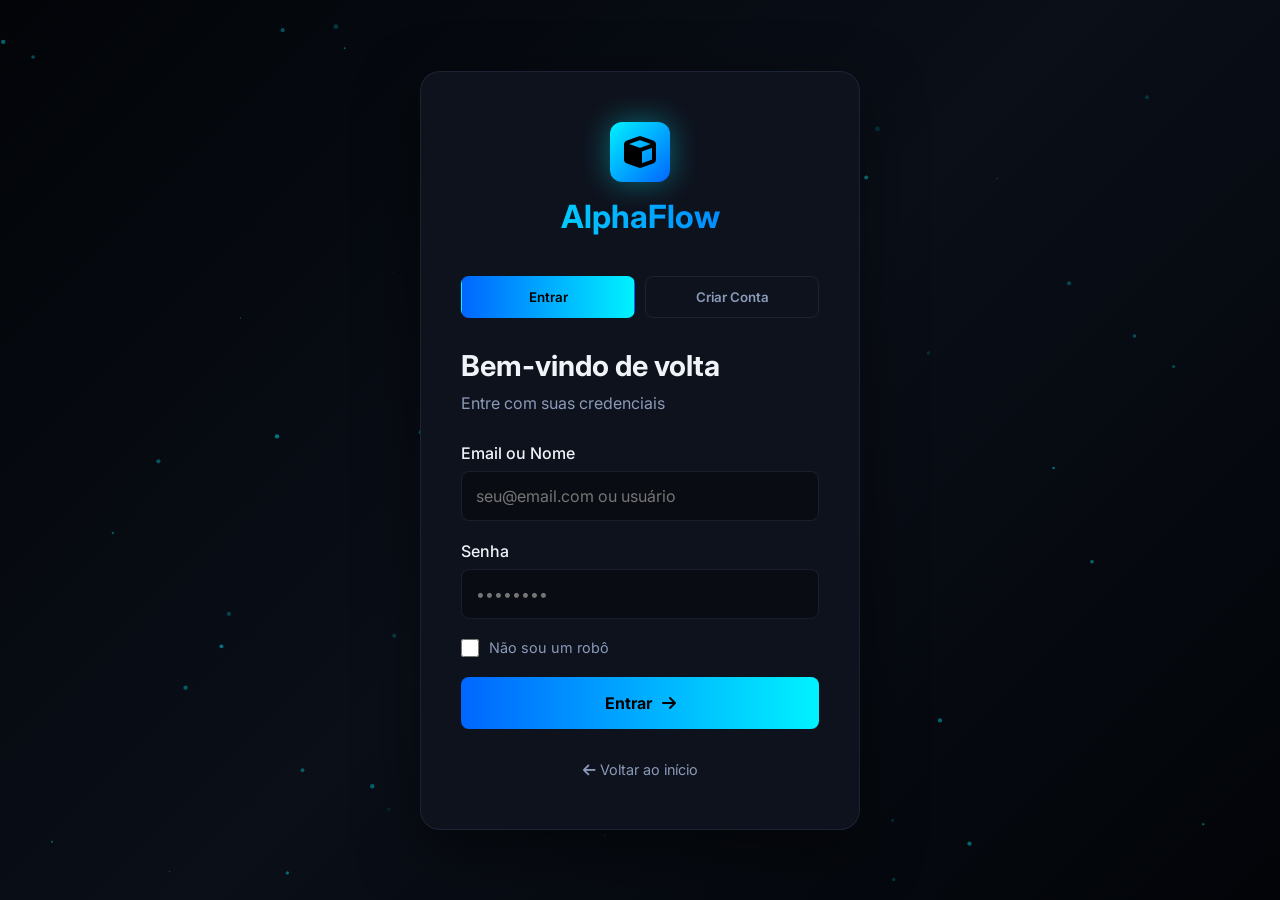
==== auth.html @ 2ad15ed1 "Initialized repository for chat Projeto 001 Co-authored-by: null <227996998+pedroday813-create@users" ====
<!DOCTYPE html>
<html lang="pt-br">
<head>
    <meta charset="UTF-8">
    <meta name="viewport" content="width=device-width, initial-scale=1.0">
    <title>Autenticação | AlphaFlow</title>
    <link rel="stylesheet" href="styles/auth.css">
    <link href="https://cdnjs.cloudflare.com/ajax/libs/font-awesome/6.4.0/css/all.min.css" rel="stylesheet">
    <link href="https://fonts.googleapis.com/css2?family=Inter:wght@300;400;500;600;700&display=swap" rel="stylesheet">
</head>
<body>
    <canvas id="particles-canvas"></canvas>
    
    <div class="auth-container">
        <div class="auth-box">
            <div class="logo-section">
                <div class="logo-icon"><i class="fas fa-cube"></i></div>
                <h1>AlphaFlow</h1>
            </div>
            
            <div class="tabs">
                <button class="tab-btn active" onclick="AuthPage.switchTab('login')">Entrar</button>
                <button class="tab-btn" onclick="AuthPage.switchTab('signup')">Criar Conta</button>
            </div>

            <form id="login-form" class="auth-form active">
                <h2>Bem-vindo de volta</h2>
                <p class="form-subtitle">Entre com suas credenciais</p>
                
                <div class="input-group">
                    <label>Email ou Nome</label>
                    <input type="text" id="login-identifier" placeholder="seu@email.com ou usuário" required>
                </div>
                
                <div class="input-group">
                    <label>Senha</label>
                    <input type="password" id="login-password" placeholder="••••••••" required>
                </div>
                
                <div class="form-check">
                    <input type="checkbox" id="human-check" required>
                    <label for="human-check">Não sou um robô</label>
                </div>
                
                <button type="submit" class="btn-primary">Entrar <i class="fas fa-arrow-right"></i></button>
            </form>

            <form id="signup-form" class="auth-form">
                <h2>Crie sua conta</h2>
                <p class="form-subtitle">Comece sua jornada hoje</p>
                
                <div class="input-group">
                    <label>Nome Completo</label>
                    <input type="text" id="signup-name" placeholder="João Silva" required>
                    <small>Apenas letras e espaços</small>
                </div>
                
                <div class="input-group">
                    <label>Email</label>
                    <input type="email" id="signup-email" placeholder="seu@email.com" required>
                    <small>Use @gmail, @hotmail, @outlook ou @yahoo</small>
                </div>
                
                <div class="input-group">
                    <label>Senha</label>
                    <input type="password" id="signup-password" placeholder="••••••••" required>
                    <small>Mínimo 6 caracteres</small>
                </div>
                
                <div class="input-group">
                    <label>Confirmar Senha</label>
                    <input type="password" id="signup-password-confirm" placeholder="••••••••" required>
                </div>
                
                <div class="form-check">
                    <input type="checkbox" id="notifications-opt" checked>
                    <label for="notifications-opt">Desejo receber notificações e atualizações</label>
                </div>
                
                <div class="form-check">
                    <input type="checkbox" id="terms-check" required>
                    <label for="terms-check">Aceito os <a href="legal.html#termos">Termos de Uso</a></label>
                </div>
                
                <button type="submit" class="btn-primary">Criar Conta <i class="fas fa-arrow-right"></i></button>
            </form>
            
            <div class="auth-footer">
                <a href="landing.html" class="back-link"><i class="fas fa-arrow-left"></i> Voltar ao início</a>
            </div>
        </div>
    </div>

    <div id="toast-container"></div>

    <script src="db/alphaDB.js"></script>
    <script src="security/inputValidator.js"></script>
    <script src="security/authManager.js"></script>
    <script src="scripts/auth.js"></script>
</body>
</html>
---- styles/auth.css ----
:root {
  --primary: #00f2ff;
  --secondary: #0066ff;
  --dark: #020408;
  --panel: rgba(15, 20, 30, 0.95);
  --card: rgba(255, 255, 255, 0.05);
  --border: rgba(60, 75, 100, 0.3);
  --text: #f0f4f8;
  --text-muted: #8a9ab8;
  --error: #ff0055;
  --success: #00e396;
}

* {
  margin: 0;
  padding: 0;
  box-sizing: border-box;
  font-family: "Inter", sans-serif;
}

body {
  background: var(--dark);
  color: var(--text);
  min-height: 100vh;
  display: flex;
  justify-content: center;
  align-items: center;
  overflow: hidden;
}

#particles-canvas {
  position: fixed;
  top: 0;
  left: 0;
  width: 100%;
  height: 100%;
  z-index: -1;
  background: linear-gradient(135deg, #020408 0%, #0a0f18 50%, #020408 100%);
}

.auth-container {
  width: 100%;
  max-width: 480px;
  padding: 20px;
}

.auth-box {
  background: var(--panel);
  border: 1px solid var(--border);
  border-radius: 20px;
  padding: 50px 40px;
  backdrop-filter: blur(20px);
  box-shadow: 0 20px 60px rgba(0, 0, 0, 0.5);
}

.logo-section {
  text-align: center;
  margin-bottom: 40px;
}

.logo-icon {
  width: 60px;
  height: 60px;
  background: linear-gradient(135deg, var(--primary), var(--secondary));
  border-radius: 12px;
  display: inline-grid;
  place-items: center;
  color: #000;
  font-size: 2rem;
  margin-bottom: 15px;
  box-shadow: 0 0 30px rgba(0, 242, 255, 0.4);
}

.logo-section h1 {
  font-size: 2rem;
  background: linear-gradient(90deg, var(--primary), var(--secondary));
  -webkit-background-clip: text;
  -webkit-text-fill-color: transparent;
}

.tabs {
  display: flex;
  gap: 10px;
  margin-bottom: 30px;
}

.tab-btn {
  flex: 1;
  padding: 12px;
  background: transparent;
  border: 1px solid var(--border);
  border-radius: 8px;
  color: var(--text-muted);
  font-weight: 600;
  cursor: pointer;
  transition: 0.3s;
}

.tab-btn:hover {
  border-color: var(--primary);
  color: var(--primary);
}

.tab-btn.active {
  background: linear-gradient(90deg, var(--secondary), var(--primary));
  color: #000;
  border-color: transparent;
}

.auth-form {
  display: none;
}

.auth-form.active {
  display: block;
  animation: fadeIn 0.3s ease-out;
}

@keyframes fadeIn {
  from {
    opacity: 0;
    transform: translateY(10px);
  }
  to {
    opacity: 1;
    transform: translateY(0);
  }
}

.auth-form h2 {
  font-size: 1.8rem;
  margin-bottom: 10px;
}

.form-subtitle {
  color: var(--text-muted);
  margin-bottom: 30px;
}

.input-group {
  margin-bottom: 20px;
}

.input-group label {
  display: block;
  margin-bottom: 8px;
  font-weight: 500;
  color: var(--text);
}

.input-group input {
  width: 100%;
  padding: 14px;
  background: rgba(0, 0, 0, 0.3);
  border: 1px solid var(--border);
  border-radius: 8px;
  color: var(--text);
  font-size: 1rem;
  transition: 0.3s;
}

.input-group input:focus {
  outline: none;
  border-color: var(--primary);
  box-shadow: 0 0 15px rgba(0, 242, 255, 0.2);
}

.input-group small {
  display: block;
  margin-top: 5px;
  color: var(--text-muted);
  font-size: 0.85rem;
}

.form-check {
  display: flex;
  align-items: center;
  gap: 10px;
  margin-bottom: 20px;
}

.form-check input[type="checkbox"] {
  width: 18px;
  height: 18px;
  cursor: pointer;
}

.form-check label {
  color: var(--text-muted);
  font-size: 0.9rem;
}

.form-check a {
  color: var(--primary);
  text-decoration: none;
}

.form-check a:hover {
  text-decoration: underline;
}

.btn-primary {
  width: 100%;
  padding: 16px;
  background: linear-gradient(90deg, var(--secondary), var(--primary));
  border: none;
  border-radius: 8px;
  color: #000;
  font-size: 1rem;
  font-weight: 700;
  cursor: pointer;
  transition: 0.3s;
  display: flex;
  align-items: center;
  justify-content: center;
  gap: 10px;
}

.btn-primary:hover {
  transform: scale(1.02);
  box-shadow: 0 0 30px rgba(0, 242, 255, 0.5);
}

.auth-footer {
  margin-top: 30px;
  text-align: center;
}

.back-link {
  color: var(--text-muted);
  text-decoration: none;
  font-size: 0.9rem;
  transition: 0.3s;
}

.back-link:hover {
  color: var(--primary);
}

#toast-container {
  position: fixed;
  top: 20px;
  right: 20px;
  z-index: 9999;
}

@media (max-width: 600px) {
  .auth-box {
    padding: 30px 20px;
  }
}
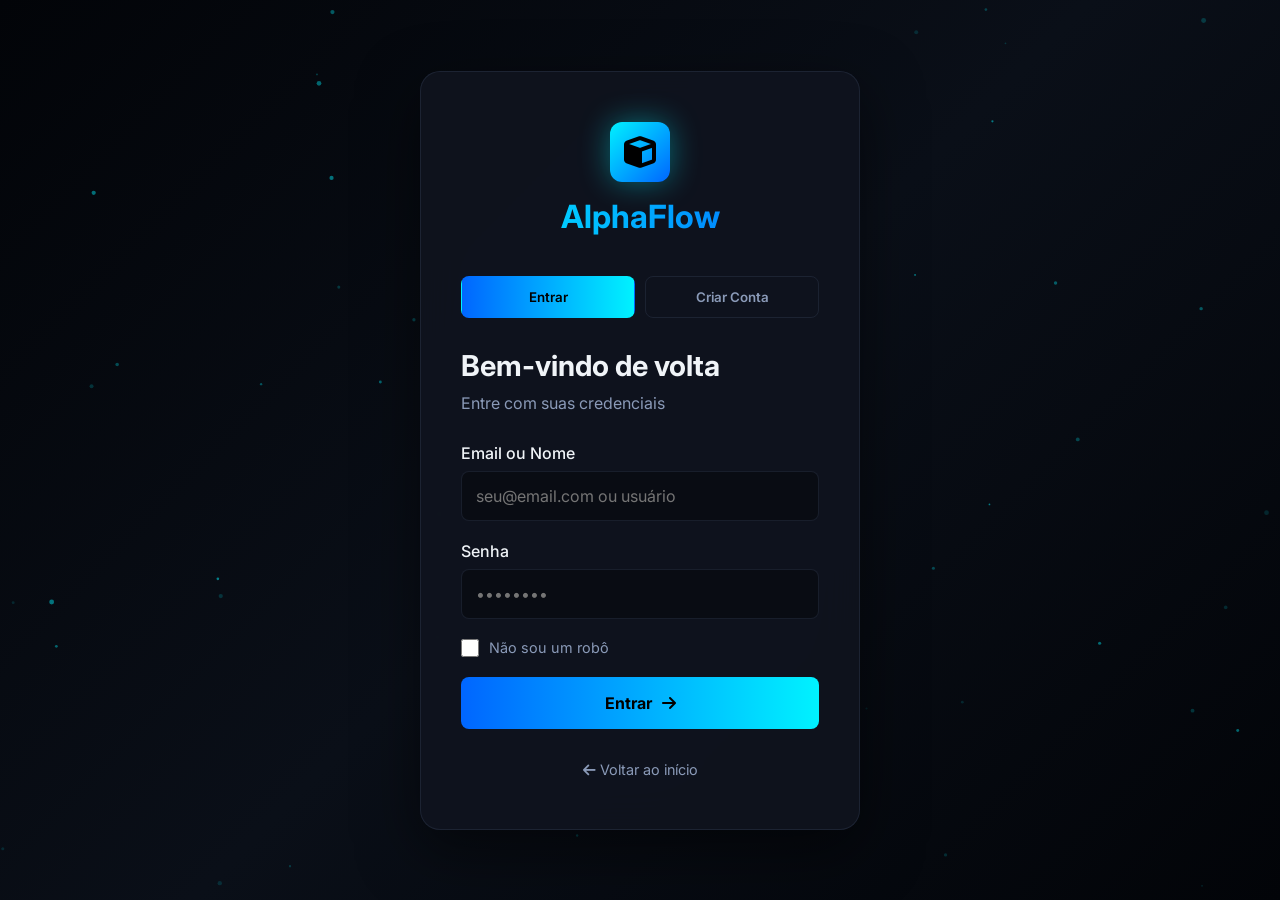
==== commit 04b670a9: "feat: add new project structure and core components Co-authored-by: null <227996998+pedroday813-crea" ====
--- a/auth.html
+++ b/auth.html
@@ -57,8 +57,8 @@
                 
                 <div class="input-group">
                     <label>Email</label>
-                    <input type="email" id="signup-email" placeholder="seu@email.com" required>
-                    <small>Use @gmail, @hotmail, @outlook ou @yahoo</small>
+                    <input type="email" id="signup-email" placeholder="seu@gmail.com" required maxlength="30">
+                    <small>Obrigatorio usar @gmail.com (max 20 caracteres antes do @)</small>
                 </div>
                 
                 <div class="input-group">
--- a/styles/auth.css
+++ b/styles/auth.css
@@ -25,7 +25,9 @@
   display: flex;
   justify-content: center;
   align-items: center;
-  overflow: hidden;
+  overflow-x: hidden;
+  overflow-y: auto;
+  padding: 40px 0;
 }
 
 #particles-canvas {
@@ -42,6 +44,7 @@
   width: 100%;
   max-width: 480px;
   padding: 20px;
+  margin: auto;
 }
 
 .auth-box {
